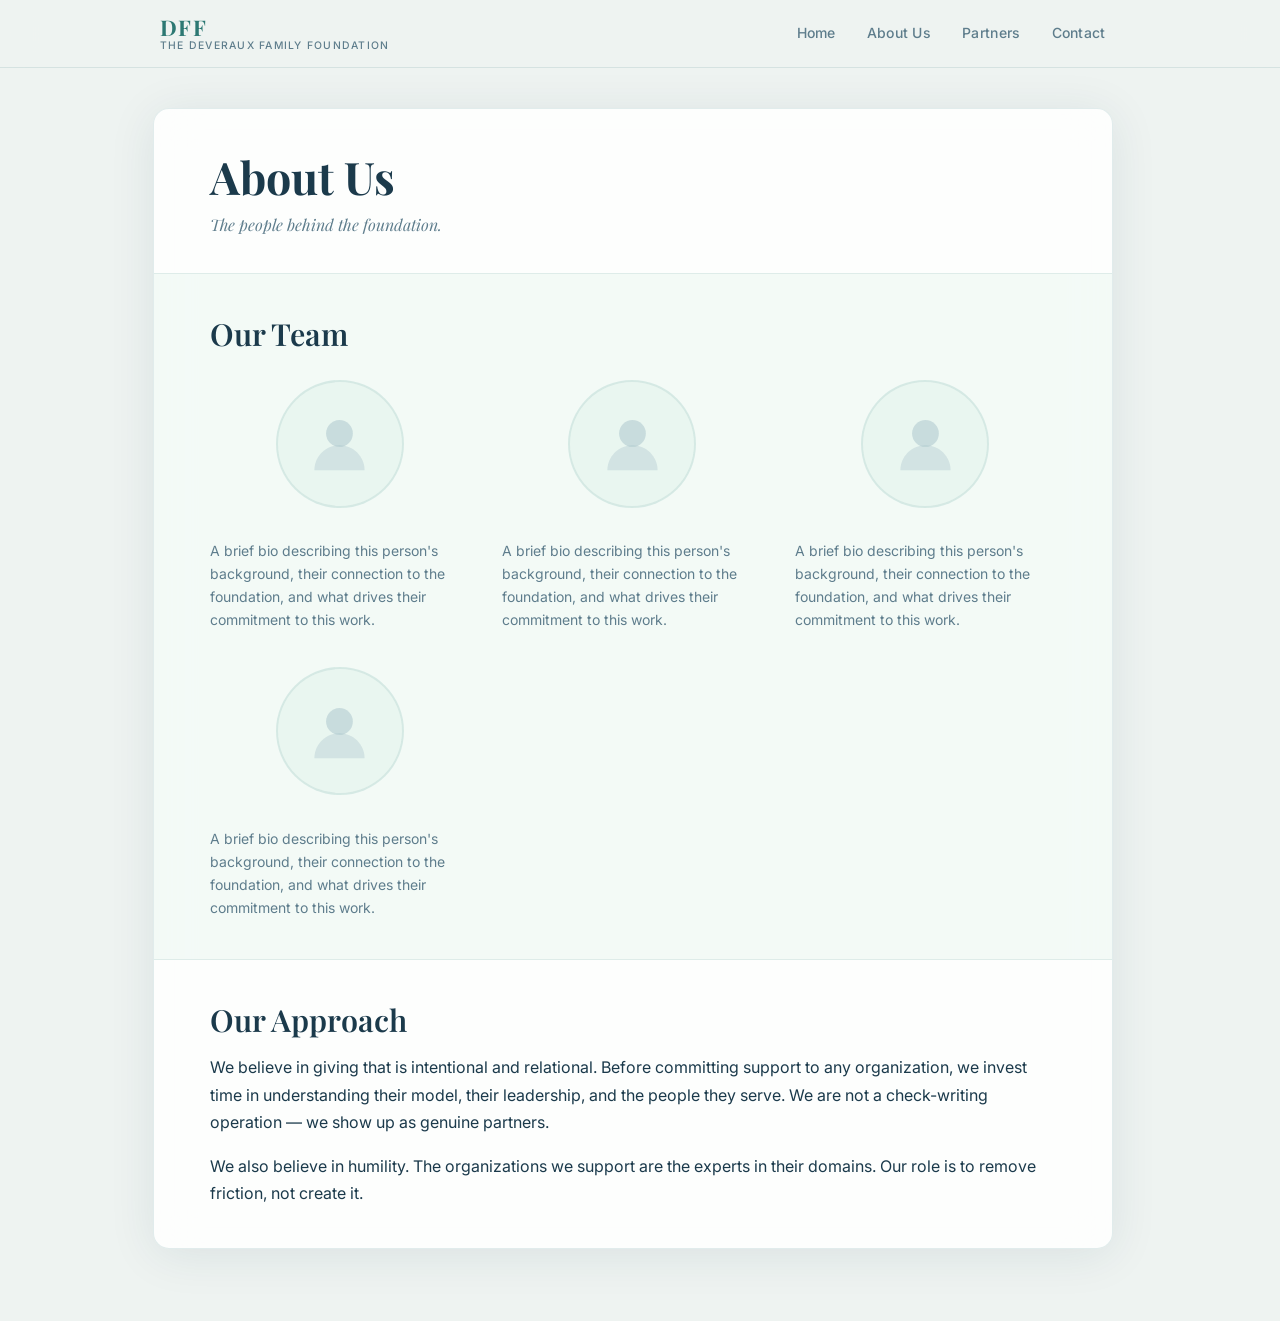
==== about.html @ 50960d30 "initial commit" ====
<!DOCTYPE html>
<html lang="en">
<head>
  <meta charset="UTF-8" />
  <meta name="viewport" content="width=device-width, initial-scale=1.0" />
  <title>About Us — The Deveraux Family Foundation</title>
  <meta name="description" content="Meet the people behind the Deveraux Family Foundation." />
  <link rel="preconnect" href="https://fonts.googleapis.com" />
  <link rel="preconnect" href="https://fonts.gstatic.com" crossorigin />
  <link href="https://fonts.googleapis.com/css2?family=Playfair+Display:ital,wght@0,400;0,600;0,700;1,400&family=Inter:wght@300;400;500;600&display=swap" rel="stylesheet" />
  <link rel="icon" href="data:,">
  <link rel="stylesheet" href="css/style.css" />
</head>
<body>
  <canvas id="bg-canvas"></canvas>
  <header class="site-header">
    <div class="header-inner">
      <a href="index.html" class="logo-link">
        <!-- <img src="assets/logo.png" alt="The Deveraux Family Foundation" class="logo-img" /> -->
        <div class="logo-text">
          <span class="logo-acronym">DFF</span>
          <span class="logo-name">The Deveraux Family Foundation</span>
        </div>
      </a>
      <nav class="site-nav" aria-label="Main navigation">
        <a href="index.html"    class="nav-link">Home</a>
        <a href="about.html"    class="nav-link">About Us</a>
        <a href="partners.html" class="nav-link">Partners</a>
        <a href="contact.html"  class="nav-link">Contact</a>
      </nav>
    </div>
  </header>
  <div id="barba-wrapper" data-barba="wrapper">
    <main class="page-container"
          data-barba="container"
          data-barba-namespace="about">

      <div class="content-panel">
        <!-- Page title -->
        <section class="section section--page-title">
          <h1 class="page-title">About Us</h1>
          <p class="page-subtitle">The people behind the foundation.</p>
        </section>
        <!-- Team -->
        <section class="section section--alt">
          <h2>Our Team</h2>
          <div class="team-grid">
            <!--
              TO ADD A REAL HEADSHOT:
              1. Place the image in assets/ (e.g. assets/headshot-jane.jpg)
              2. Replace the entire .headshot-placeholder div with:
                 <img src="assets/headshot-jane.jpg" alt="Jane Deveraux" />
              3. The .headshot wrapper handles sizing and circular crop automatically.
            -->
            <!-- Team Member 1 -->
            <div class="team-card">
              <div class="headshot">
                <div class="headshot-placeholder" aria-hidden="true">
                  <!-- Generic person silhouette -->
                  <svg viewBox="0 0 80 80" fill="none" xmlns="http://www.w3.org/2000/svg">
                    <circle cx="40" cy="28" r="16" fill="currentColor" opacity="0.35"/>
                    <path d="M10 72c0-16.569 13.431-30 30-30s30 13.431 30 30" fill="currentColor" opacity="0.25"/>
                  </svg>
                </div>
              </div>
              <p class="member-name"><!-- Name --></p>
              <p class="member-role"><!-- Role, e.g. "Founder &amp; President" --></p>
              <p class="member-bio">
                <!-- PLACEHOLDER — replace with a 2–3 sentence bio. -->
                A brief bio describing this person's background, their connection to the foundation,
                and what drives their commitment to this work.
              </p>
            </div>
            <!-- Team Member 2 -->
            <div class="team-card">
              <div class="headshot">
                <div class="headshot-placeholder" aria-hidden="true">
                  <svg viewBox="0 0 80 80" fill="none" xmlns="http://www.w3.org/2000/svg">
                    <circle cx="40" cy="28" r="16" fill="currentColor" opacity="0.35"/>
                    <path d="M10 72c0-16.569 13.431-30 30-30s30 13.431 30 30" fill="currentColor" opacity="0.25"/>
                  </svg>
                </div>
              </div>
              <p class="member-name"><!-- Name --></p>
              <p class="member-role"><!-- Role --></p>
              <p class="member-bio">
                <!-- PLACEHOLDER -->
                A brief bio describing this person's background, their connection to the foundation,
                and what drives their commitment to this work.
              </p>
            </div>
            <!-- Team Member 3 -->
            <div class="team-card">
              <div class="headshot">
                <div class="headshot-placeholder" aria-hidden="true">
                  <svg viewBox="0 0 80 80" fill="none" xmlns="http://www.w3.org/2000/svg">
                    <circle cx="40" cy="28" r="16" fill="currentColor" opacity="0.35"/>
                    <path d="M10 72c0-16.569 13.431-30 30-30s30 13.431 30 30" fill="currentColor" opacity="0.25"/>
                  </svg>
                </div>
              </div>
              <p class="member-name"><!-- Name --></p>
              <p class="member-role"><!-- Role --></p>
              <p class="member-bio">
                <!-- PLACEHOLDER -->
                A brief bio describing this person's background, their connection to the foundation,
                and what drives their commitment to this work.
              </p>
            </div>
            <!-- Team Member 4 -->
            <div class="team-card">
              <div class="headshot">
                <div class="headshot-placeholder" aria-hidden="true">
                  <svg viewBox="0 0 80 80" fill="none" xmlns="http://www.w3.org/2000/svg">
                    <circle cx="40" cy="28" r="16" fill="currentColor" opacity="0.35"/>
                    <path d="M10 72c0-16.569 13.431-30 30-30s30 13.431 30 30" fill="currentColor" opacity="0.25"/>
                  </svg>
                </div>
              </div>
              <p class="member-name"><!-- Name --></p>
              <p class="member-role"><!-- Role --></p>
              <p class="member-bio">
                <!-- PLACEHOLDER -->
                A brief bio describing this person's background, their connection to the foundation,
                and what drives their commitment to this work.
              </p>
            </div>
          </div><!-- /.team-grid -->
        </section>
        <!-- Values / Approach -->
        <section class="section">
          <h2>Our Approach</h2>
          <!--
            PLACEHOLDER — describe how the foundation selects and engages with partners.
          -->
          <p>
            We believe in giving that is intentional and relational. Before committing support
            to any organization, we invest time in understanding their model, their leadership,
            and the people they serve. We are not a check-writing operation — we show up as
            genuine partners.
          </p>
          <p>
            We also believe in humility. The organizations we support are the experts in their
            domains. Our role is to remove friction, not create it.
          </p>
        </section>
      </div><!-- /.content-panel -->
    </main>
  </div><!-- /#barba-wrapper -->
  <script type="importmap">
  {
    "imports": {
      "three":       "https://esm.sh/three@0.160.0",
      "gsap":        "https://esm.sh/gsap@3.12.5",
      "@barba/core": "https://esm.sh/@barba/core@2.9.7"
    }
  }
  </script>
  <script type="module" src="js/app.js"></script>
</body>
</html>
---- css/style.css ----
/* =============================================================================
   The Deveraux Family Foundation — Main Stylesheet
   =============================================================================
   All design tokens (colors, fonts, spacing) are CSS custom properties at the
   top of this file. Changing a value here cascades everywhere — start here
   when you want to tweak the look.
   ============================================================================= */

/* ── Reset ───────────────────────────────────────────────────────────────── */
*, *::before, *::after { box-sizing: border-box; margin: 0; padding: 0; }
html { scroll-behavior: smooth; scrollbar-gutter: stable; }

/* ── Design Tokens ───────────────────────────────────────────────────────── */
:root {
  /* Brand palette — pulled from the logo's greens, teals, and blues */
  --clr-teal:         #2C7873;
  --clr-teal-light:   #3D9E98;
  --clr-blue:         #4A90A4;
  --clr-blue-light:   #6BB3C4;
  --clr-green:        #52B788;
  --clr-dark:         #1B3A4B;   /* primary text */
  --clr-mid:          #5E7D8C;   /* secondary text */
  --clr-muted:        #8AABBA;   /* placeholder / tertiary */

  /* Background — warm-tinted off-white that sits behind the Three.js canvas */
  --clr-bg:           #EEF3F1;

  /* Semi-transparent content panel */
  --panel-bg:         rgba(255, 255, 255, 0.86);
  --panel-border:     rgba(44, 120, 115, 0.13);
  --panel-shadow:     0 6px 48px rgba(27, 58, 75, 0.09);
  --panel-radius:     16px;

  /* Alternating section tint inside the panel */
  --section-alt-bg:   rgba(82, 183, 136, 0.06);
  --section-border:   rgba(44, 120, 115, 0.10);

  /* Typography */
  --font-display:     'Playfair Display', Georgia, serif;
  --font-body:        'Inter', system-ui, sans-serif;

  /* Layout */
  --header-h:         68px;
  --panel-max-w:      960px;
  --panel-px:         clamp(1.75rem, 5vw, 3.5rem);
  --panel-py:         clamp(2rem, 4.5vh, 3.25rem);
}

/* ── Base ────────────────────────────────────────────────────────────────── */
body {
  font-family: var(--font-body);
  font-size: 1rem;
  line-height: 1.72;
  color: var(--clr-dark);
  background-color: var(--clr-bg);
  min-height: 100vh;
  -webkit-font-smoothing: antialiased;
  -moz-osx-font-smoothing: grayscale;
}

/* ── Three.js Background Canvas ──────────────────────────────────────────── */
#bg-canvas {
  position: fixed;
  inset: 0;
  width: 100%;
  height: 100%;
  z-index: 0;
  display: block;
}

/* ── Header ──────────────────────────────────────────────────────────────── */
.site-header {
  position: fixed;
  top: 0;
  left: 0;
  right: 0;
  height: var(--header-h);
  z-index: 100;
  background: rgba(238, 243, 241, 0.82);
  backdrop-filter: blur(16px);
  -webkit-backdrop-filter: blur(16px);
  border-bottom: 1px solid var(--panel-border);
}

.header-inner {
  max-width: calc(var(--panel-max-w) + 4rem);
  margin: 0 auto;
  height: 100%;
  padding: 0 2rem;
  display: flex;
  align-items: center;
  justify-content: space-between;
  gap: 1rem;
}

/* ── Logo ─────────────────────────────────────────────────────────────────── */
.logo-link {
  display: flex;
  align-items: center;
  gap: 0.6rem;
  text-decoration: none;
  flex-shrink: 0;
}

/* Uncomment and use .logo-img once you have the PNG */
.logo-img {
  height: 40px;
  width: auto;
  display: block;
}

.logo-text {
  display: flex;
  flex-direction: column;
  line-height: 1.1;
}

.logo-acronym {
  font-family: var(--font-display);
  font-size: 1.35rem;
  font-weight: 700;
  color: var(--clr-teal);
  letter-spacing: 0.06em;
}

.logo-name {
  font-family: var(--font-body);
  font-size: 0.65rem;
  font-weight: 500;
  color: var(--clr-mid);
  letter-spacing: 0.12em;
  text-transform: uppercase;
}

/* ── Navigation ───────────────────────────────────────────────────────────── */
.site-nav {
  display: flex;
  align-items: center;
  gap: 0.15rem;
}

.nav-link {
  font-family: var(--font-body);
  font-size: 0.875rem;
  font-weight: 500;
  color: var(--clr-mid);
  text-decoration: none;
  padding: 0.4rem 0.9rem;
  border-radius: 7px;
  letter-spacing: 0.02em;
  transition: color 0.18s ease, background 0.18s ease;
}

.nav-link:hover {
  color: var(--clr-teal);
  background: rgba(44, 120, 115, 0.08);
}

.nav-link.active {
  color: var(--clr-teal);
  background: rgba(44, 120, 115, 0.11);
  font-weight: 600;
}

/* ── Barba Wrapper ────────────────────────────────────────────────────────── */
#barba-wrapper {
  position: relative;
  z-index: 10;
  padding-top: var(--header-h);
  min-height: 100vh;
  display: flex;
  flex-direction: column;
}

/* ── Page Container ───────────────────────────────────────────────────────── */
.page-container {
  flex: 1;
  display: flex;
  justify-content: center;
  align-items: flex-start;
  padding: 2.5rem 1.5rem 4.5rem;
}

/* ── Content Panel ────────────────────────────────────────────────────────── */
/*
  This is the frosted-glass card that sits over the background. Content lives
  inside here. Margins between the panel and the viewport edges create the
  "floating" look.
*/
.content-panel {
  width: 100%;
  max-width: var(--panel-max-w);
  background: var(--panel-bg);
  backdrop-filter: blur(22px);
  -webkit-backdrop-filter: blur(22px);
  border: 1px solid var(--panel-border);
  border-radius: var(--panel-radius);
  box-shadow: var(--panel-shadow);
  overflow: hidden;
}

/* ── Sections Inside the Panel ────────────────────────────────────────────── */
.section {
  padding: var(--panel-py) var(--panel-px);
}

/* Every other section gets a soft tint — creates visual breathing room */
.section--alt {
  background: var(--section-alt-bg);
  border-top: 1px solid var(--section-border);
  border-bottom: 1px solid var(--section-border);
}

/* ── Typography ───────────────────────────────────────────────────────────── */
h1, h2, h3, h4 {
  font-family: var(--font-display);
  line-height: 1.22;
  color: var(--clr-dark);
}

h2 { font-size: clamp(1.45rem, 3vw, 1.9rem); font-weight: 600; margin-bottom: 1rem; }
h3 { font-size: clamp(1.1rem, 2vw, 1.3rem);  font-weight: 600; margin-bottom: 0.4rem; }

p {
  color: var(--clr-dark);
  margin-bottom: 1rem;
}
p:last-child { margin-bottom: 0; }

a             { color: var(--clr-teal); }
a:hover       { text-decoration: underline; }

/* ── Hero Section (Home) ─────────────────────────────────────────────────── */
.section--hero {
  text-align: center;
  padding-top:    clamp(3rem, 7vh, 5rem);
  padding-bottom: clamp(3rem, 7vh, 5rem);
}

.display-title {
  font-family: var(--font-display);
  font-size: clamp(2.4rem, 5.5vw, 3.6rem);
  font-weight: 700;
  letter-spacing: -0.015em;
  line-height: 1.15;
  color: var(--clr-dark);
  margin-bottom: 1.4rem;
}

.tagline {
  font-family: var(--font-display);
  font-size: clamp(1rem, 2vw, 1.2rem);
  font-style: italic;
  color: var(--clr-mid);
  max-width: 600px;
  margin: 0 auto;
  line-height: 1.6;
}

/* ── Page Title Section ───────────────────────────────────────────────────── */
.section--page-title {
  padding-bottom: calc(var(--panel-py) * 0.85);
}

.page-title {
  font-family: var(--font-display);
  font-size: clamp(1.9rem, 4.5vw, 2.8rem);
  font-weight: 700;
  color: var(--clr-dark);
  margin-bottom: 0.45rem;
}

.page-subtitle {
  font-family: var(--font-display);
  font-size: 1rem;
  font-style: italic;
  color: var(--clr-mid);
}

/* ── Team Grid (About page) ───────────────────────────────────────────────── */
.team-grid {
  display: grid;
  grid-template-columns: repeat(auto-fill, minmax(190px, 1fr));
  gap: 2.25rem 2rem;
  margin-top: 1.75rem;
}

.team-card {
  display: flex;
  flex-direction: column;
  align-items: center;
  text-align: center;
}

/* Circular headshot container */
.headshot {
  width: 128px;
  height: 128px;
  border-radius: 50%;
  overflow: hidden;
  margin-bottom: 1rem;
  background: var(--section-alt-bg);
  border: 2px solid var(--section-border);
  display: flex;
  align-items: center;
  justify-content: center;
  flex-shrink: 0;
}

.headshot img {
  width: 100%;
  height: 100%;
  object-fit: cover;
  display: block;
}

/* SVG placeholder shown when no headshot image is available */
.headshot-placeholder {
  width: 100%;
  height: 100%;
  display: flex;
  align-items: center;
  justify-content: center;
  color: var(--clr-muted);
}

.headshot-placeholder svg {
  width: 54%;
  height: 54%;
}

.team-card .member-name {
  font-family: var(--font-display);
  font-size: 1.05rem;
  font-weight: 600;
  color: var(--clr-dark);
  margin-bottom: 0.2rem;
}

.team-card .member-role {
  font-size: 0.72rem;
  font-weight: 600;
  text-transform: uppercase;
  letter-spacing: 0.1em;
  color: var(--clr-teal);
  margin-bottom: 0.75rem;
}

.team-card .member-bio {
  font-size: 0.875rem;
  color: var(--clr-mid);
  line-height: 1.65;
  text-align: left;
}

/* ── Partner Cards (Partners page) ───────────────────────────────────────── */
.partner-card {
  padding: var(--panel-py) var(--panel-px);
}

.partner-card + .partner-card {
  border-top: 1px solid var(--section-border);
}

.partner-header {
  display: flex;
  align-items: center;
  gap: 1.4rem;
  margin-bottom: 1.1rem;
}

/* Partner logo container */
.partner-logo {
  width: 84px;
  height: 64px;
  flex-shrink: 0;
  border-radius: 9px;
  background: rgba(255, 255, 255, 0.75);
  border: 1px solid var(--panel-border);
  display: flex;
  align-items: center;
  justify-content: center;
  overflow: hidden;
}

.partner-logo img {
  max-width: 88%;
  max-height: 88%;
  object-fit: contain;
  display: block;
}

/* Text shown when no logo image is available */
.partner-logo-placeholder {
  font-size: 0.65rem;
  font-weight: 700;
  color: var(--clr-muted);
  text-transform: uppercase;
  letter-spacing: 0.07em;
  text-align: center;
  padding: 0.25rem;
}

.partner-name {
  font-family: var(--font-display);
  font-size: clamp(1.2rem, 2.5vw, 1.5rem);
  font-weight: 600;
  color: var(--clr-dark);
  margin: 0;
}

.partner-description {
  font-size: 0.95rem;
  color: var(--clr-mid);
  line-height: 1.72;
  margin-bottom: 0.85rem;
}

.partner-support {
  font-size: 0.9rem;
  color: var(--clr-teal);
  line-height: 1.65;
  padding: 0.85rem 1rem;
  background: rgba(44, 120, 115, 0.06);
  border-left: 3px solid var(--clr-teal);
  border-radius: 0 6px 6px 0;
}

.partner-support strong {
  font-weight: 600;
}

/* ── Contact Page ─────────────────────────────────────────────────────────── */
.contact-links {
  display: flex;
  flex-wrap: wrap;
  gap: 1rem;
  margin-top: 1.5rem;
}

.contact-btn {
  display: inline-flex;
  align-items: center;
  gap: 0.6rem;
  padding: 0.8rem 1.6rem;
  border-radius: 9px;
  font-family: var(--font-body);
  font-size: 0.95rem;
  font-weight: 500;
  text-decoration: none;
  border: 1px solid transparent;
  transition: background 0.18s ease, transform 0.15s ease, box-shadow 0.18s ease;
}

.contact-btn:hover {
  transform: translateY(-2px);
  text-decoration: none;
  box-shadow: 0 4px 16px rgba(27, 58, 75, 0.1);
}

.contact-btn svg {
  width: 18px;
  height: 18px;
  flex-shrink: 0;
}

.contact-btn--email {
  background: rgba(44, 120, 115, 0.09);
  color: var(--clr-teal);
  border-color: rgba(44, 120, 115, 0.22);
}

.contact-btn--email:hover {
  background: rgba(44, 120, 115, 0.15);
}

.contact-btn--linkedin {
  background: rgba(74, 144, 164, 0.09);
  color: var(--clr-blue);
  border-color: rgba(74, 144, 164, 0.22);
}

.contact-btn--linkedin:hover {
  background: rgba(74, 144, 164, 0.15);
}

/* ── Responsive ───────────────────────────────────────────────────────────── */
@media (max-width: 600px) {
  .logo-name     { display: none; }
  .page-container { padding: 1.5rem 1rem 3rem; }

  .partner-header {
    flex-direction: column;
    align-items: flex-start;
    gap: 0.85rem;
  }
}
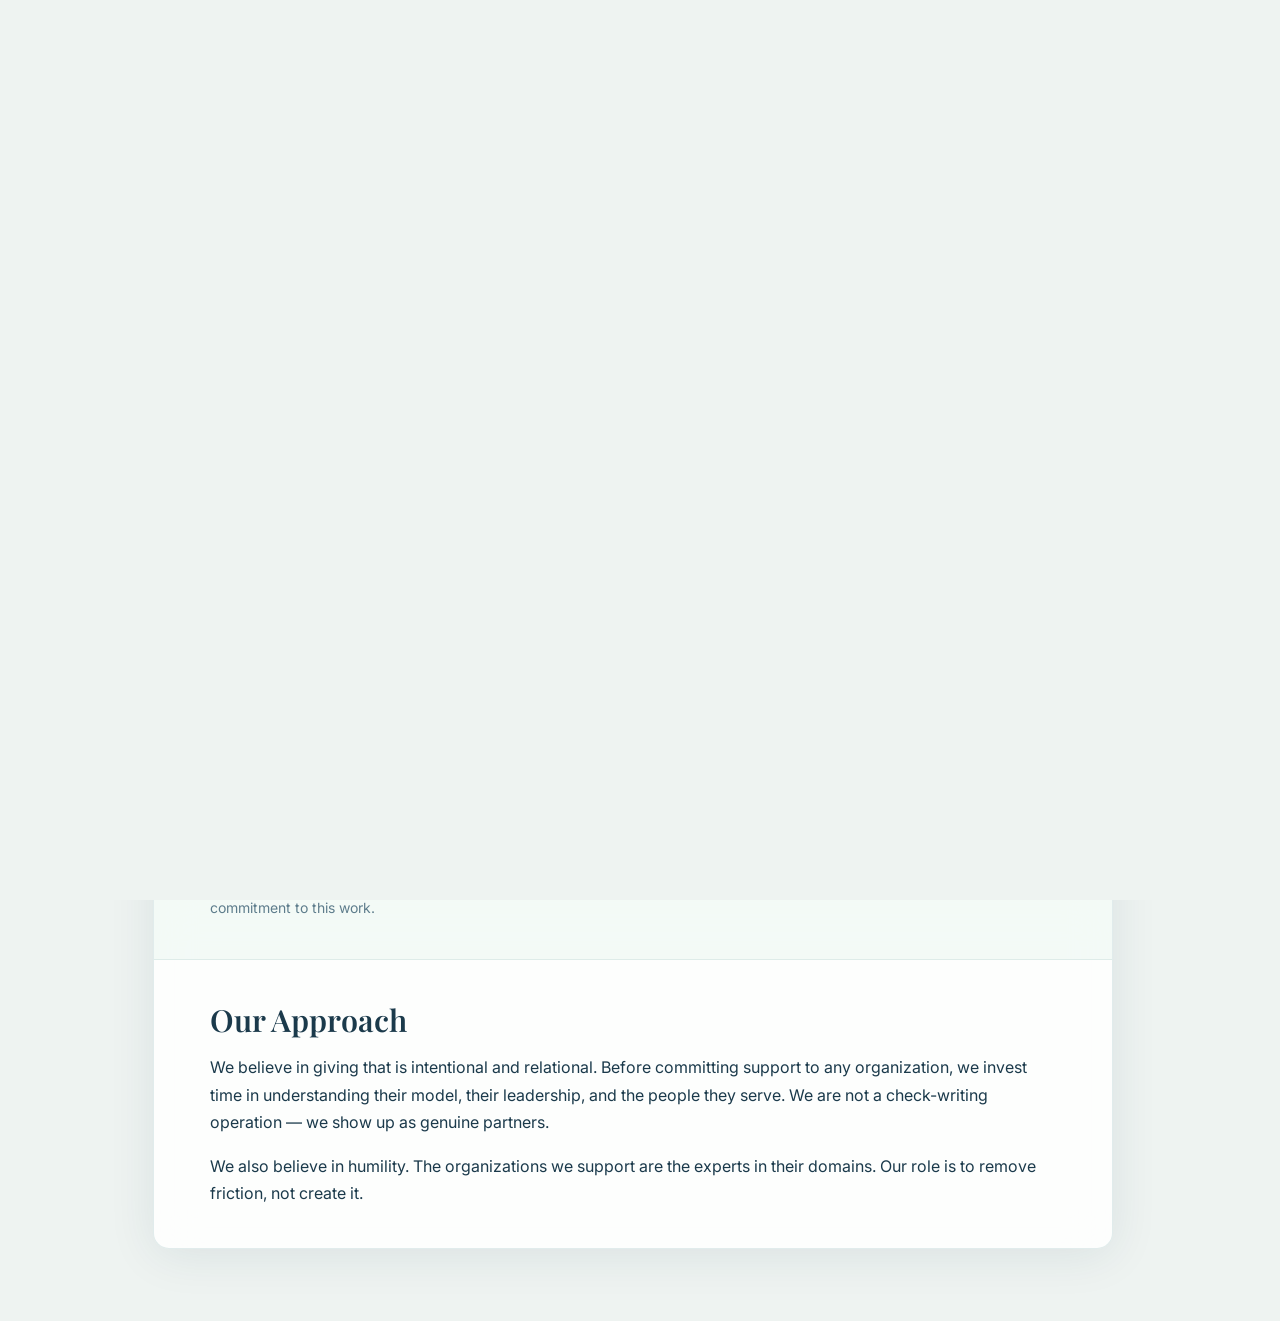
==== commit 34da9d96: "added background-color fade-in on refresh to hide formatting weirdness. Content drop now only animat" ====
--- a/about.html
+++ b/about.html
@@ -1,5 +1,5 @@
 <!DOCTYPE html>
-<html lang="en">
+<html lang="en" class="show-intro">
 <head>
   <meta charset="UTF-8" />
   <meta name="viewport" content="width=device-width, initial-scale=1.0" />
@@ -12,6 +12,7 @@
   <link rel="stylesheet" href="css/style.css" />
 </head>
 <body>
+  <div id="intro-overlay"></div>
   <canvas id="bg-canvas"></canvas>
   <header class="site-header">
     <div class="header-inner">
@@ -31,11 +32,13 @@
     </div>
   </header>
   <div id="barba-wrapper" data-barba="wrapper">
-    <main class="page-container"
-          data-barba="container"
-          data-barba-namespace="about">
-
+    <div class="page-container">
+      <!-- ── Content Panel ──────────────────────────────────────────────────
+           The panel (frosted card + shadow) is persistent — it sits OUTSIDE
+           the Barba container so it never duplicates or fades during
+           transitions. Only the <main> inside swaps. -->
       <div class="content-panel">
+        <main data-barba="container" data-barba-namespace="about">
         <!-- Page title -->
         <section class="section section--page-title">
           <h1 class="page-title">About Us</h1>
@@ -144,8 +147,9 @@
             domains. Our role is to remove friction, not create it.
           </p>
         </section>
+        </main>
       </div><!-- /.content-panel -->
-    </main>
+    </div><!-- /.page-container -->
   </div><!-- /#barba-wrapper -->
   <script type="importmap">
   {
--- a/css/style.css
+++ b/css/style.css
@@ -66,6 +66,27 @@
   height: 100%;
   z-index: 0;
   display: block;
+}
+
+/* ── Intro Overlay ───────────────────────────────────────────────────────── */
+/*
+  Solid cover shown only on the first page load of a session. The inline
+  <head> script on each HTML page toggles `html.show-intro` before body paints,
+  so repeat loads never see the overlay and first loads never flash content.
+  Sits above canvas, header, and panel so the background shader can't bleed
+  through during the fade. app.js fades it out in the Barba `once` hook.
+*/
+#intro-overlay {
+  display: none;
+}
+
+html.show-intro #intro-overlay {
+  display: block;
+  position: fixed;
+  inset: 0;
+  z-index: 9999;
+  background: var(--clr-bg);
+  pointer-events: none;
 }
 
 /* ── Header ──────────────────────────────────────────────────────────────── */
@@ -188,6 +209,7 @@
   "floating" look.
 */
 .content-panel {
+  position: relative;           /* anchors the outgoing <main> when it's absolute-positioned during a Barba transition */
   width: 100%;
   max-width: var(--panel-max-w);
   background: var(--panel-bg);
